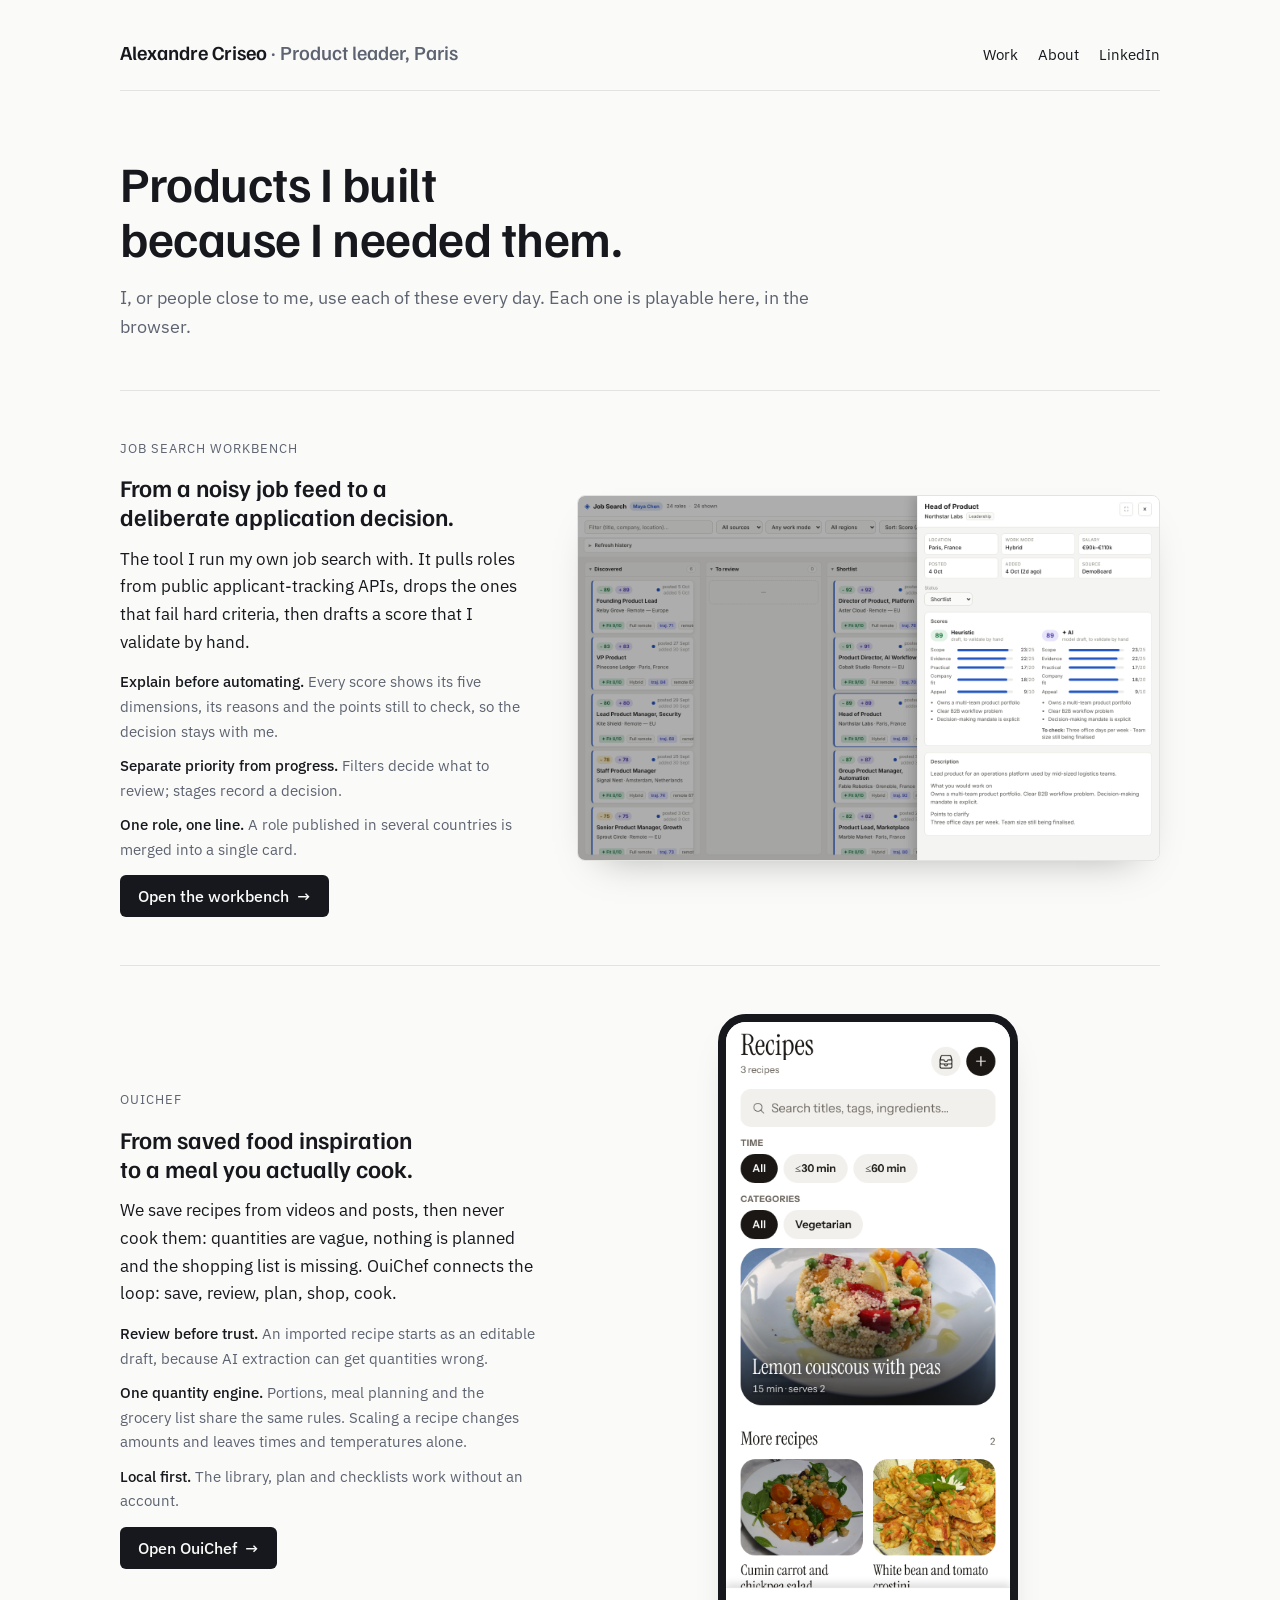
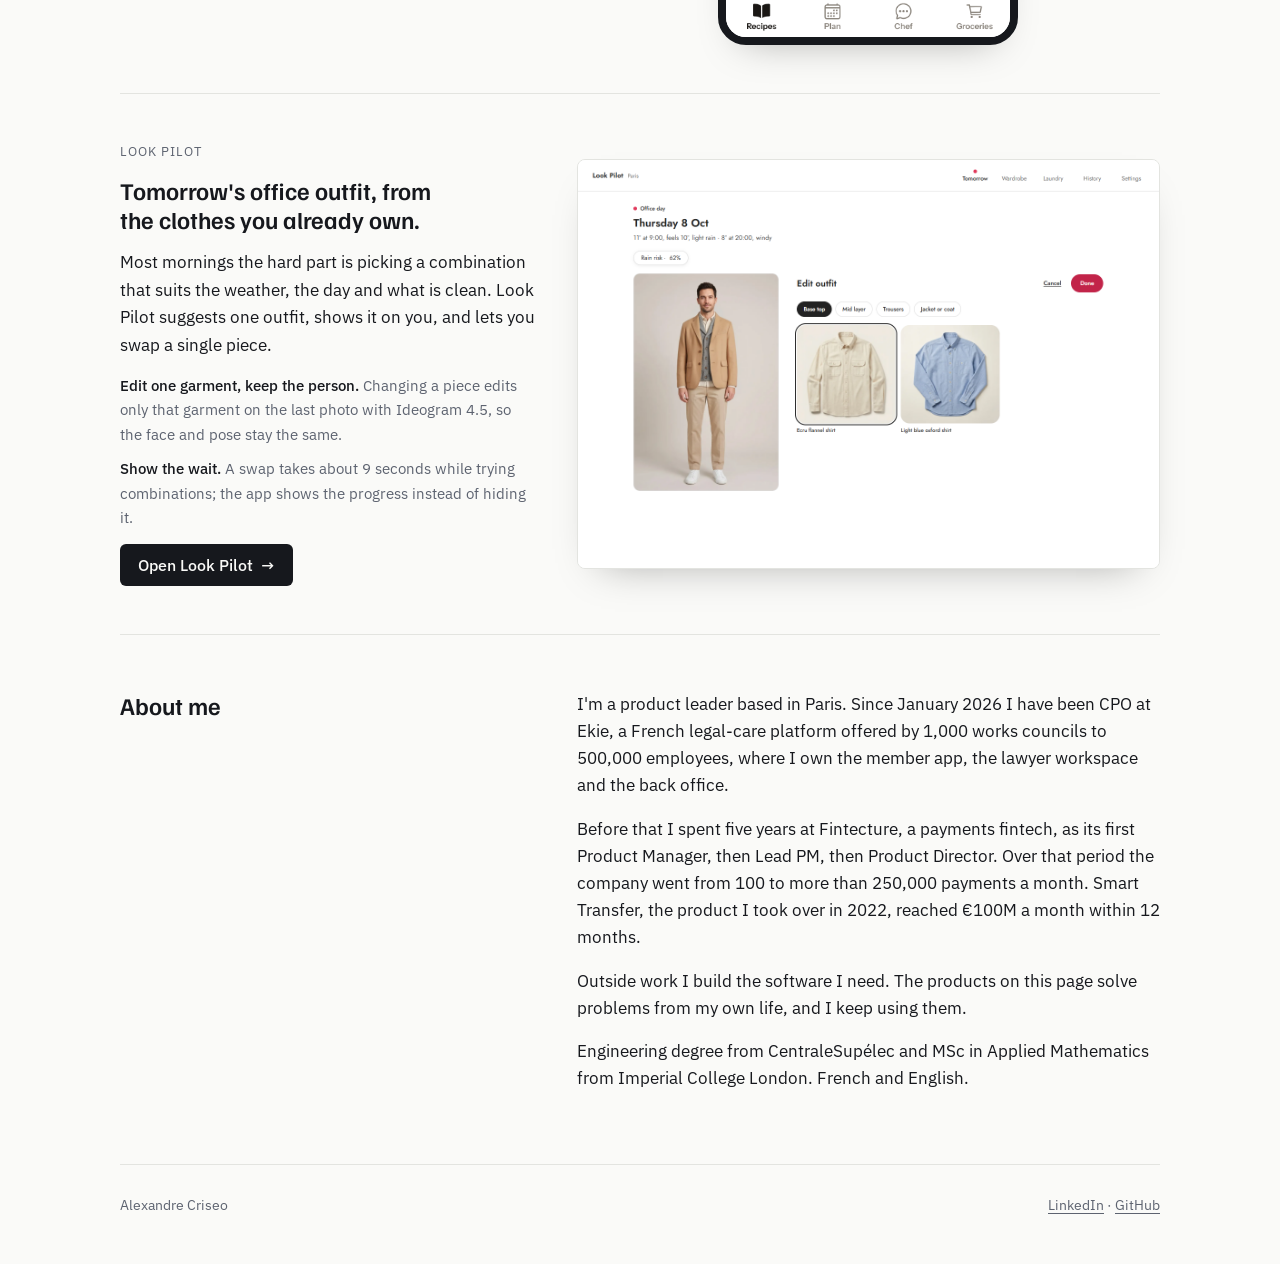
==== index.html @ 43dac935 "Open every link in a new tab and drop the unused try-on model" ====
<!doctype html>
<html lang="en">
<head>
<meta charset="utf-8">
<meta name="viewport" content="width=device-width, initial-scale=1">
<title>Alexandre Criseo</title>
<meta name="description" content="Alexandre Criseo, product leader in Paris. Products I built for my own daily use, each one playable in the browser.">
<link rel="preconnect" href="https://fonts.googleapis.com">
<link rel="preconnect" href="https://fonts.gstatic.com" crossorigin>
<link rel="stylesheet" href="https://fonts.googleapis.com/css2?family=Familjen+Grotesk:wght@500;600&family=IBM+Plex+Sans:wght@400;500&display=swap">
<style>
:root{
  --bg:#fafaf8; --surface:#ffffff; --fg:#16181d; --muted:#5d6370; --line:#e3e4e0; --accent:#0d6b55;
  --display:"Familjen Grotesk",ui-sans-serif,system-ui,sans-serif;
  --body:"IBM Plex Sans",ui-sans-serif,system-ui,sans-serif;
  color-scheme:light;
}
@media (prefers-color-scheme:dark){:root{
  --bg:#121417; --surface:#1a1d21; --fg:#e8e9ec; --muted:#9ba1ab; --line:#2a2e34; --accent:#5cc4a6; color-scheme:dark}}
*{box-sizing:border-box}
html{-webkit-text-size-adjust:100%}
body{margin:0;background:var(--bg);color:var(--fg);font:400 17px/1.6 var(--body);padding:0 20px}
.wrap{max-width:1040px;margin:0 auto}
a{color:var(--accent);text-underline-offset:3px}
a:focus-visible{outline:2px solid var(--accent);outline-offset:3px;border-radius:2px}
header{display:flex;flex-wrap:wrap;gap:12px 24px;align-items:baseline;justify-content:space-between;padding:40px 0 24px;border-bottom:1px solid var(--line)}
.name{font:600 1.25rem/1.2 var(--display);margin:0}
.name span{color:var(--muted);font-weight:500}
nav{display:flex;gap:20px;font-size:.95rem}
nav a{color:var(--fg);text-decoration:none}
nav a:hover{color:var(--accent)}
.intro{padding:64px 0 48px;max-width:720px}
h1{font:600 clamp(2rem,4.4vw,3.1rem)/1.1 var(--display);letter-spacing:-.01em;margin:0 0 20px;text-wrap:balance}
.intro p{color:var(--muted);font-size:1.12rem;margin:0}
h2{font:600 1.5rem/1.2 var(--display);margin:0;text-wrap:balance}
.project{display:grid;grid-template-columns:minmax(0,5fr) minmax(0,7fr);gap:40px;align-items:center;padding:48px 0;border-top:1px solid var(--line)}
.project-text{display:flex;flex-direction:column;gap:14px;min-width:0}
.kicker{font-size:.8rem;letter-spacing:.08em;text-transform:uppercase;color:var(--muted)}
.lead{font-size:1.08rem;margin:0}
.choices{margin:0;padding:0;list-style:none;display:flex;flex-direction:column;gap:10px;font-size:.96rem;color:var(--muted)}
.choices b{color:var(--fg);font-weight:500}
.cta{display:inline-flex;align-items:center;gap:8px;align-self:flex-start;background:var(--fg);color:var(--bg);text-decoration:none;font:500 1rem var(--body);padding:11px 18px;border-radius:6px}
.cta:hover{background:var(--accent)}
.shot{display:block;border:1px solid var(--line);border-radius:8px;overflow:hidden;background:var(--surface);box-shadow:0 18px 40px -24px rgba(0,0,0,.35)}
.shot img{display:block;width:100%;height:auto}
.shot-phone{max-width:300px;justify-self:center;border-radius:28px;border:8px solid var(--fg)}
.about{display:grid;grid-template-columns:minmax(0,5fr) minmax(0,7fr);gap:40px;padding:56px 0;border-top:1px solid var(--line)}
.about-text{max-width:640px}
.about-text p{margin:0 0 16px}
footer{display:flex;flex-wrap:wrap;gap:8px 24px;justify-content:space-between;padding:28px 0 48px;border-top:1px solid var(--line);color:var(--muted);font-size:.9rem}
footer a{color:var(--muted)}
@media (max-width:820px){
  .project,.about{grid-template-columns:1fr;gap:24px}
  .intro{padding:44px 0 32px}
}
</style>
</head>
<body>
<div class="wrap">
  <header>
    <p class="name">Alexandre Criseo <span>· Product leader, Paris</span></p>
    <nav aria-label="Main">
      <a href="#work">Work</a>
      <a href="#about">About</a>
      <a href="https://www.linkedin.com/in/alexandre-criseo/" target="_blank" rel="noopener">LinkedIn</a>
    </nav>
  </header>

  <section class="intro">
    <h1>Products I built because I needed them.</h1>
    <p>I, or people close to me, use each of these every day. Each one is playable here, in the browser.</p>
  </section>

  <main id="work">
    <article class="project" id="workbench">
      <div class="project-text">
        <span class="kicker">Job Search Workbench</span>
        <h2>From a noisy job feed to a deliberate application decision.</h2>
        <p class="lead">The tool I run my own job search with. It pulls roles from public applicant-tracking APIs, drops the ones that fail hard criteria, then drafts a score that I validate by hand.</p>
        <ul class="choices">
          <li><b>Explain before automating.</b> Every score shows its five dimensions, its reasons and the points still to check, so the decision stays with me.</li>
          <li><b>Separate priority from progress.</b> Filters decide what to review; stages record a decision.</li>
          <li><b>One role, one line.</b> A role published in several countries is merged into a single card.</li>
        </ul>
        <a class="cta" href="workbench/" target="_blank" rel="noopener">Open the workbench <span aria-hidden="true">→</span></a>
      </div>
      <a class="shot" href="workbench/" aria-label="Open the workbench" target="_blank" rel="noopener">
        <img src="assets/workbench-drawer.png" width="1440" height="900" alt="Kanban board of product roles with a side panel showing a role's score across five dimensions">
      </a>
    </article>
    <article class="project" id="ouichef">
      <div class="project-text">
        <span class="kicker">OuiChef</span>
        <h2>From saved food inspiration to a meal you actually cook.</h2>
        <p class="lead">We save recipes from videos and posts, then never cook them: quantities are vague, nothing is planned and the shopping list is missing. OuiChef connects the loop: save, review, plan, shop, cook.</p>
        <ul class="choices">
          <li><b>Review before trust.</b> An imported recipe starts as an editable draft, because AI extraction can get quantities wrong.</li>
          <li><b>One quantity engine.</b> Portions, meal planning and the grocery list share the same rules. Scaling a recipe changes amounts and leaves times and temperatures alone.</li>
          <li><b>Local first.</b> The library, plan and checklists work without an account.</li>
        </ul>
        <a class="cta" href="ouichef/" target="_blank" rel="noopener">Open OuiChef <span aria-hidden="true">→</span></a>
      </div>
      <a class="shot shot-phone" href="ouichef/" aria-label="Open OuiChef" target="_blank" rel="noopener">
        <img src="assets/ouichef-library.png" width="780" height="1688" alt="OuiChef recipe library on a phone, with a lemon couscous featured and two more recipes below">
      </a>
    </article>
    <article class="project" id="lookpilot">
      <div class="project-text">
        <span class="kicker">Look Pilot</span>
        <h2>Tomorrow's office outfit, from the clothes you already own.</h2>
        <p class="lead">Most mornings the hard part is picking a combination that suits the weather, the day and what is clean. Look Pilot suggests one outfit, shows it on you, and lets you swap a single piece.</p>
        <ul class="choices">
          <li><b>Edit one garment, keep the person.</b> Changing a piece edits only that garment on the last photo with Ideogram 4.5, so the face and pose stay the same.</li>
            <li><b>Show the wait.</b> A swap takes about 9 seconds while trying combinations; the app shows the progress instead of hiding it.</li>
        </ul>
        <a class="cta" href="lookpilot/" target="_blank" rel="noopener">Open Look Pilot <span aria-hidden="true">→</span></a>
      </div>
      <a class="shot" href="lookpilot/" aria-label="Open Look Pilot" target="_blank" rel="noopener">
        <img src="assets/lookpilot-edit.png" width="1280" height="900" alt="Look Pilot showing a man in a camel jacket, grey cardigan and beige trousers, next to a choice of shirts to swap">
      </a>
    </article>
  </main>

  <section class="about" id="about">
    <h2>About me</h2>
    <div class="about-text">
      <p>I'm a product leader based in Paris. Since January 2026 I have been CPO at Ekie, a French legal-care platform offered by 1,000 works councils to 500,000 employees, where I own the member app, the lawyer workspace and the back office.</p>
      <p>Before that I spent five years at Fintecture, a payments fintech, as its first Product Manager, then Lead PM, then Product Director. Over that period the company went from 100 to more than 250,000 payments a month. Smart Transfer, the product I took over in 2022, reached €100M a month within 12 months.</p>
      <p>Outside work I build the software I need. The products on this page solve problems from my own life, and I keep using them.</p>
      <p>Engineering degree from CentraleSupélec and MSc in Applied Mathematics from Imperial College London. French and English.</p>
    </div>
  </section>

  <footer>
    <span>Alexandre Criseo</span>
    <span><a href="https://www.linkedin.com/in/alexandre-criseo/" target="_blank" rel="noopener">LinkedIn</a> · <a href="https://github.com/alexandrecriseo" target="_blank" rel="noopener">GitHub</a></span>
  </footer>
</div>
</body>
</html>
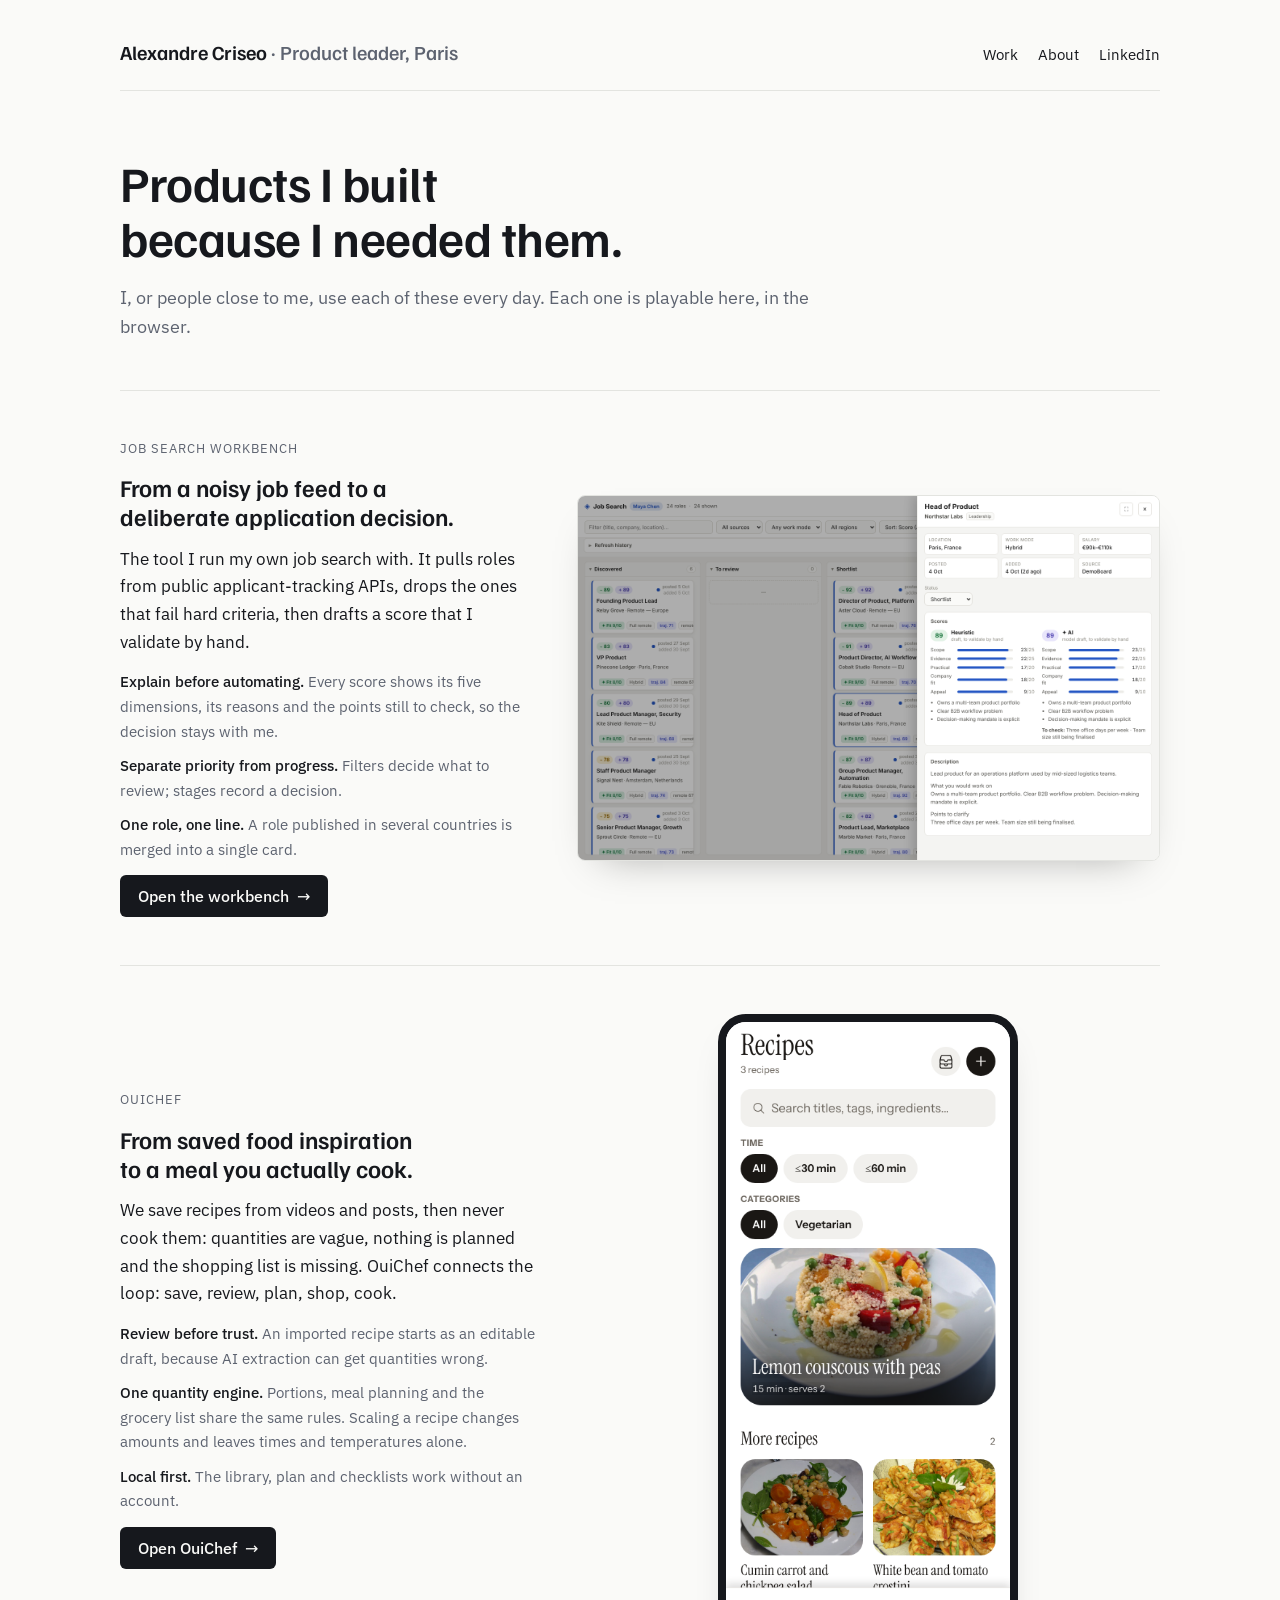
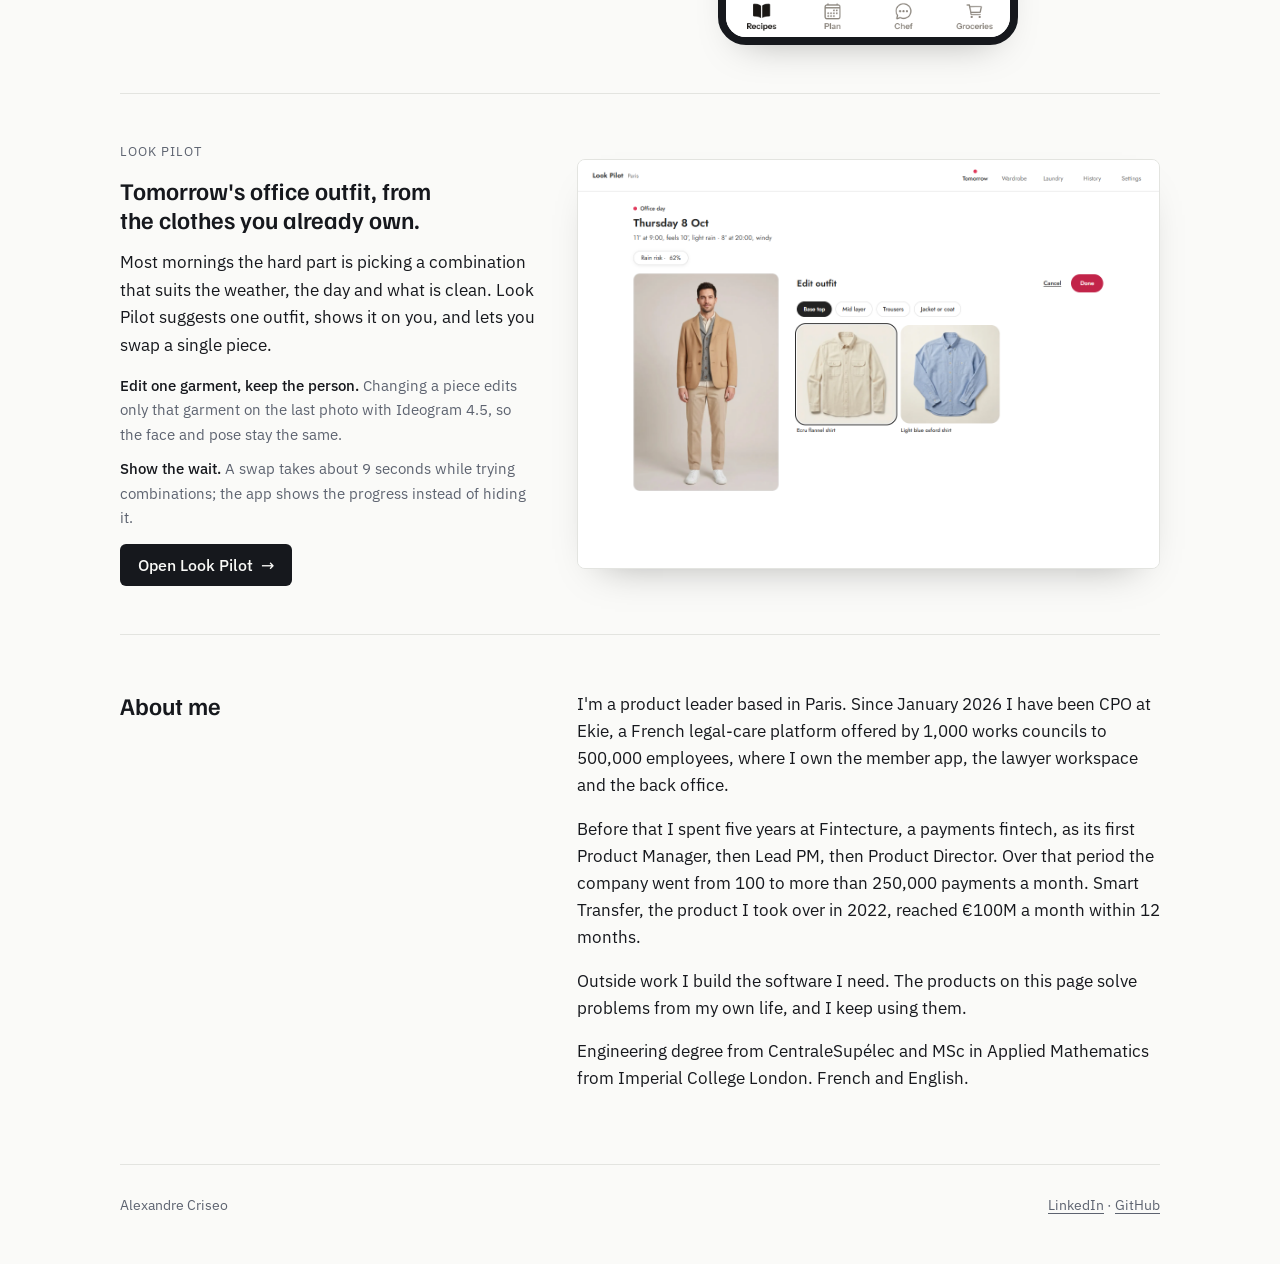
==== commit 83502b4b: "Serve fonts from the site and preload them" ====
--- a/index.html
+++ b/index.html
@@ -5,10 +5,15 @@
 <meta name="viewport" content="width=device-width, initial-scale=1">
 <title>Alexandre Criseo</title>
 <meta name="description" content="Alexandre Criseo, product leader in Paris. Products I built for my own daily use, each one playable in the browser.">
-<link rel="preconnect" href="https://fonts.googleapis.com">
-<link rel="preconnect" href="https://fonts.gstatic.com" crossorigin>
-<link rel="stylesheet" href="https://fonts.googleapis.com/css2?family=Familjen+Grotesk:wght@500;600&family=IBM+Plex+Sans:wght@400;500&display=swap">
+<link rel="preload" href="assets/fonts/familjen-grotesk-latin-500.woff2" as="font" type="font/woff2" crossorigin>
+<link rel="preload" href="assets/fonts/familjen-grotesk-latin-600.woff2" as="font" type="font/woff2" crossorigin>
+<link rel="preload" href="assets/fonts/ibm-plex-sans-latin-400.woff2" as="font" type="font/woff2" crossorigin>
+<link rel="preload" href="assets/fonts/ibm-plex-sans-latin-500.woff2" as="font" type="font/woff2" crossorigin>
 <style>
+@font-face{font-family:"Familjen Grotesk";font-weight:500;font-style:normal;font-display:optional;src:url(assets/fonts/familjen-grotesk-latin-500.woff2) format("woff2")}
+@font-face{font-family:"Familjen Grotesk";font-weight:600;font-style:normal;font-display:optional;src:url(assets/fonts/familjen-grotesk-latin-600.woff2) format("woff2")}
+@font-face{font-family:"IBM Plex Sans";font-weight:400;font-style:normal;font-display:optional;src:url(assets/fonts/ibm-plex-sans-latin-400.woff2) format("woff2")}
+@font-face{font-family:"IBM Plex Sans";font-weight:500;font-style:normal;font-display:optional;src:url(assets/fonts/ibm-plex-sans-latin-500.woff2) format("woff2")}
 :root{
   --bg:#fafaf8; --surface:#ffffff; --fg:#16181d; --muted:#5d6370; --line:#e3e4e0; --accent:#0d6b55;
   --display:"Familjen Grotesk",ui-sans-serif,system-ui,sans-serif;
@@ -82,9 +87,9 @@
           <li><b>Separate priority from progress.</b> Filters decide what to review; stages record a decision.</li>
           <li><b>One role, one line.</b> A role published in several countries is merged into a single card.</li>
         </ul>
-        <a class="cta" href="workbench/" target="_blank" rel="noopener">Open the workbench <span aria-hidden="true">→</span></a>
+        <a class="cta" href="workbench/">Open the workbench <span aria-hidden="true">→</span></a>
       </div>
-      <a class="shot" href="workbench/" aria-label="Open the workbench" target="_blank" rel="noopener">
+      <a class="shot" href="workbench/" aria-label="Open the workbench">
         <img src="assets/workbench-drawer.png" width="1440" height="900" alt="Kanban board of product roles with a side panel showing a role's score across five dimensions">
       </a>
     </article>
@@ -98,9 +103,9 @@
           <li><b>One quantity engine.</b> Portions, meal planning and the grocery list share the same rules. Scaling a recipe changes amounts and leaves times and temperatures alone.</li>
           <li><b>Local first.</b> The library, plan and checklists work without an account.</li>
         </ul>
-        <a class="cta" href="ouichef/" target="_blank" rel="noopener">Open OuiChef <span aria-hidden="true">→</span></a>
+        <a class="cta" href="ouichef/">Open OuiChef <span aria-hidden="true">→</span></a>
       </div>
-      <a class="shot shot-phone" href="ouichef/" aria-label="Open OuiChef" target="_blank" rel="noopener">
+      <a class="shot shot-phone" href="ouichef/" aria-label="Open OuiChef">
         <img src="assets/ouichef-library.png" width="780" height="1688" alt="OuiChef recipe library on a phone, with a lemon couscous featured and two more recipes below">
       </a>
     </article>
@@ -113,9 +118,9 @@
           <li><b>Edit one garment, keep the person.</b> Changing a piece edits only that garment on the last photo with Ideogram 4.5, so the face and pose stay the same.</li>
             <li><b>Show the wait.</b> A swap takes about 9 seconds while trying combinations; the app shows the progress instead of hiding it.</li>
         </ul>
-        <a class="cta" href="lookpilot/" target="_blank" rel="noopener">Open Look Pilot <span aria-hidden="true">→</span></a>
+        <a class="cta" href="lookpilot/">Open Look Pilot <span aria-hidden="true">→</span></a>
       </div>
-      <a class="shot" href="lookpilot/" aria-label="Open Look Pilot" target="_blank" rel="noopener">
+      <a class="shot" href="lookpilot/" aria-label="Open Look Pilot">
         <img src="assets/lookpilot-edit.png" width="1280" height="900" alt="Look Pilot showing a man in a camel jacket, grey cardigan and beige trousers, next to a choice of shirts to swap">
       </a>
     </article>
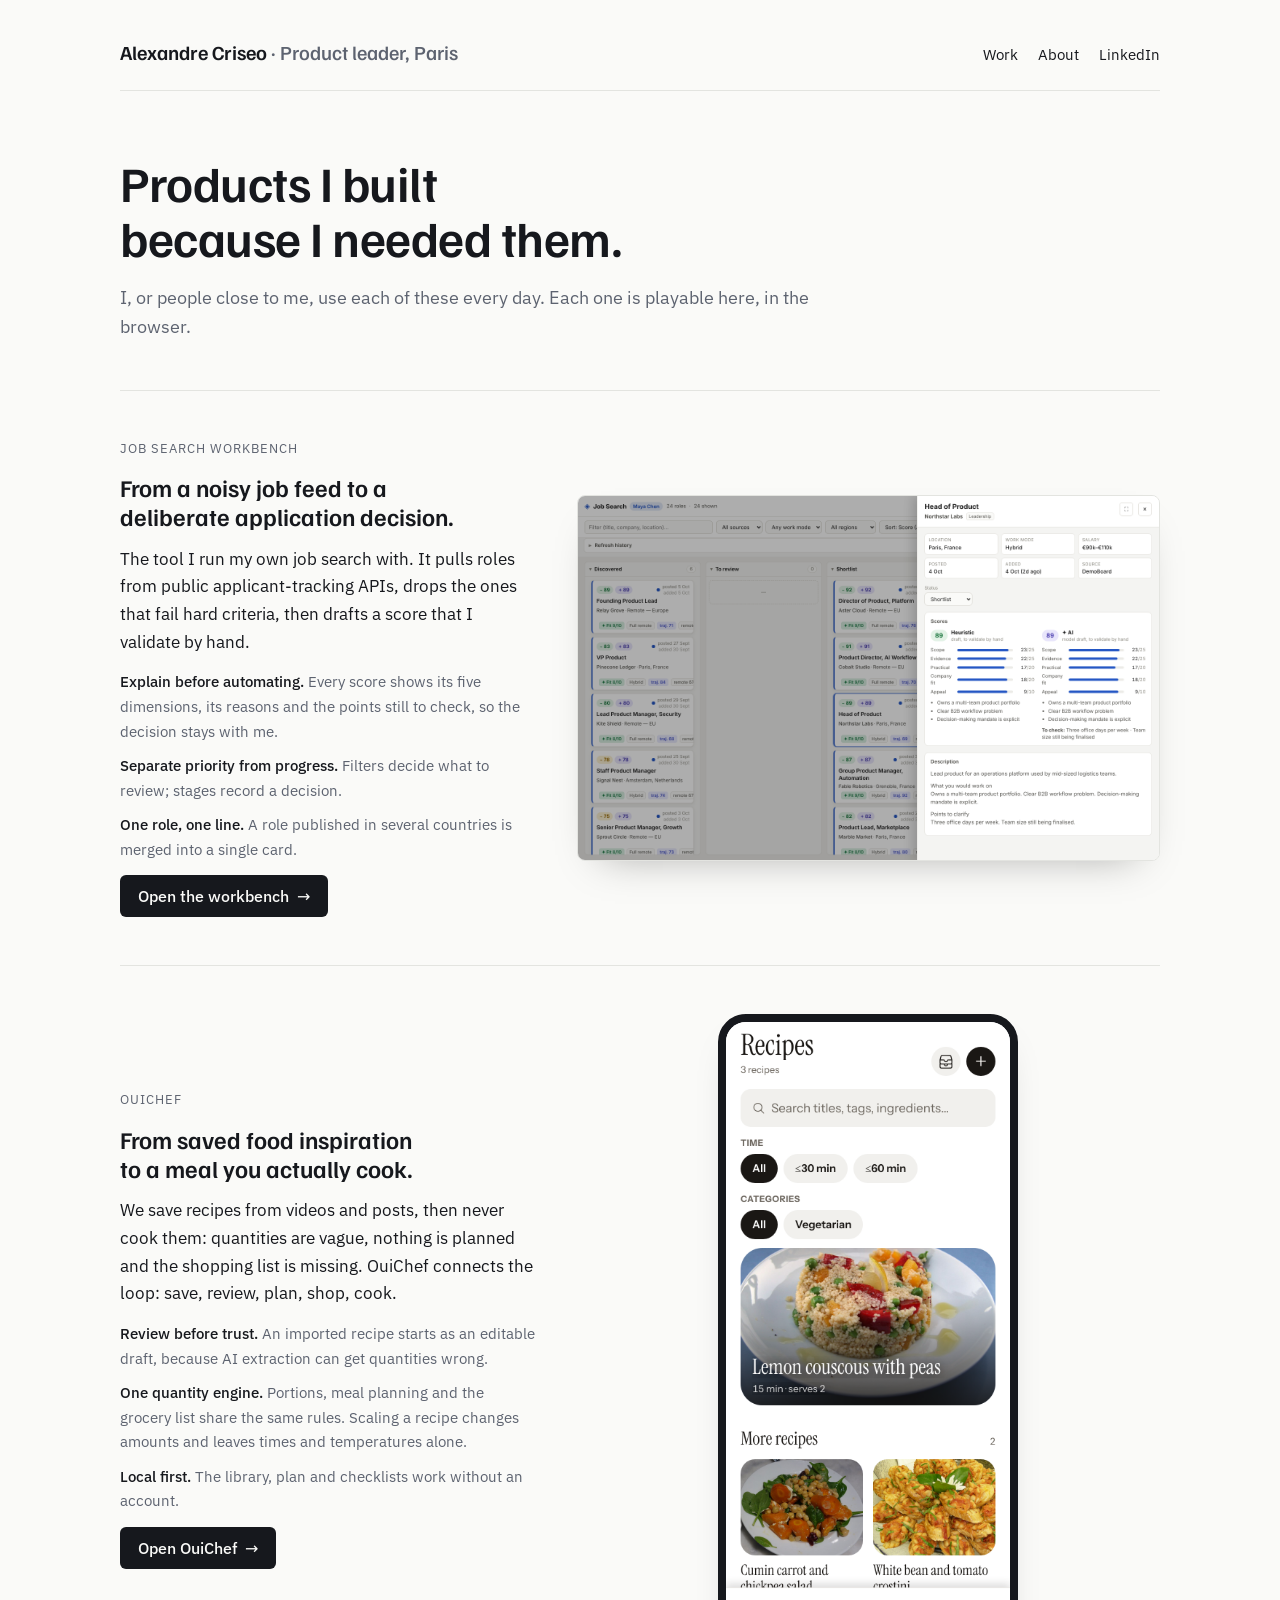
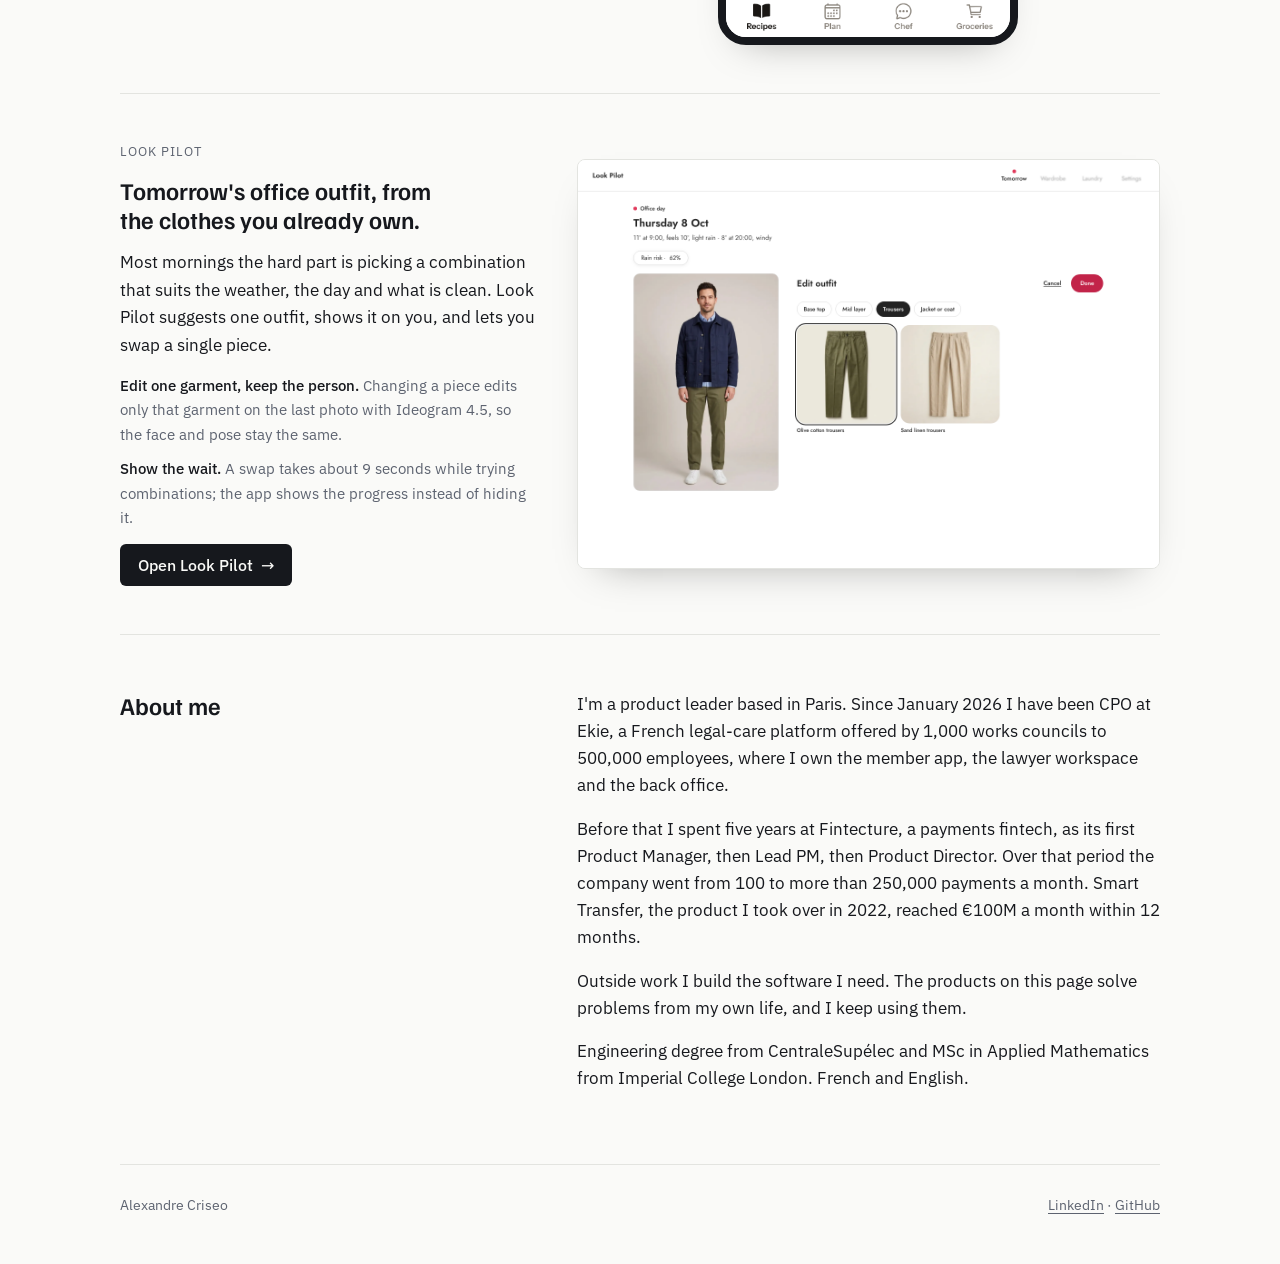
==== commit a6642e3b: "Update Look Pilot to the Tomorrow-only demo" ====
--- a/index.html
+++ b/index.html
@@ -121,7 +121,7 @@
         <a class="cta" href="lookpilot/">Open Look Pilot <span aria-hidden="true">→</span></a>
       </div>
       <a class="shot" href="lookpilot/" aria-label="Open Look Pilot">
-        <img src="assets/lookpilot-edit.png" width="1280" height="900" alt="Look Pilot showing a man in a camel jacket, grey cardigan and beige trousers, next to a choice of shirts to swap">
+        <img src="assets/lookpilot-edit.png" width="1280" height="900" alt="Look Pilot editing tomorrow's outfit: a man in a navy jacket and olive trousers, next to a choice of trousers to swap">
       </a>
     </article>
   </main>
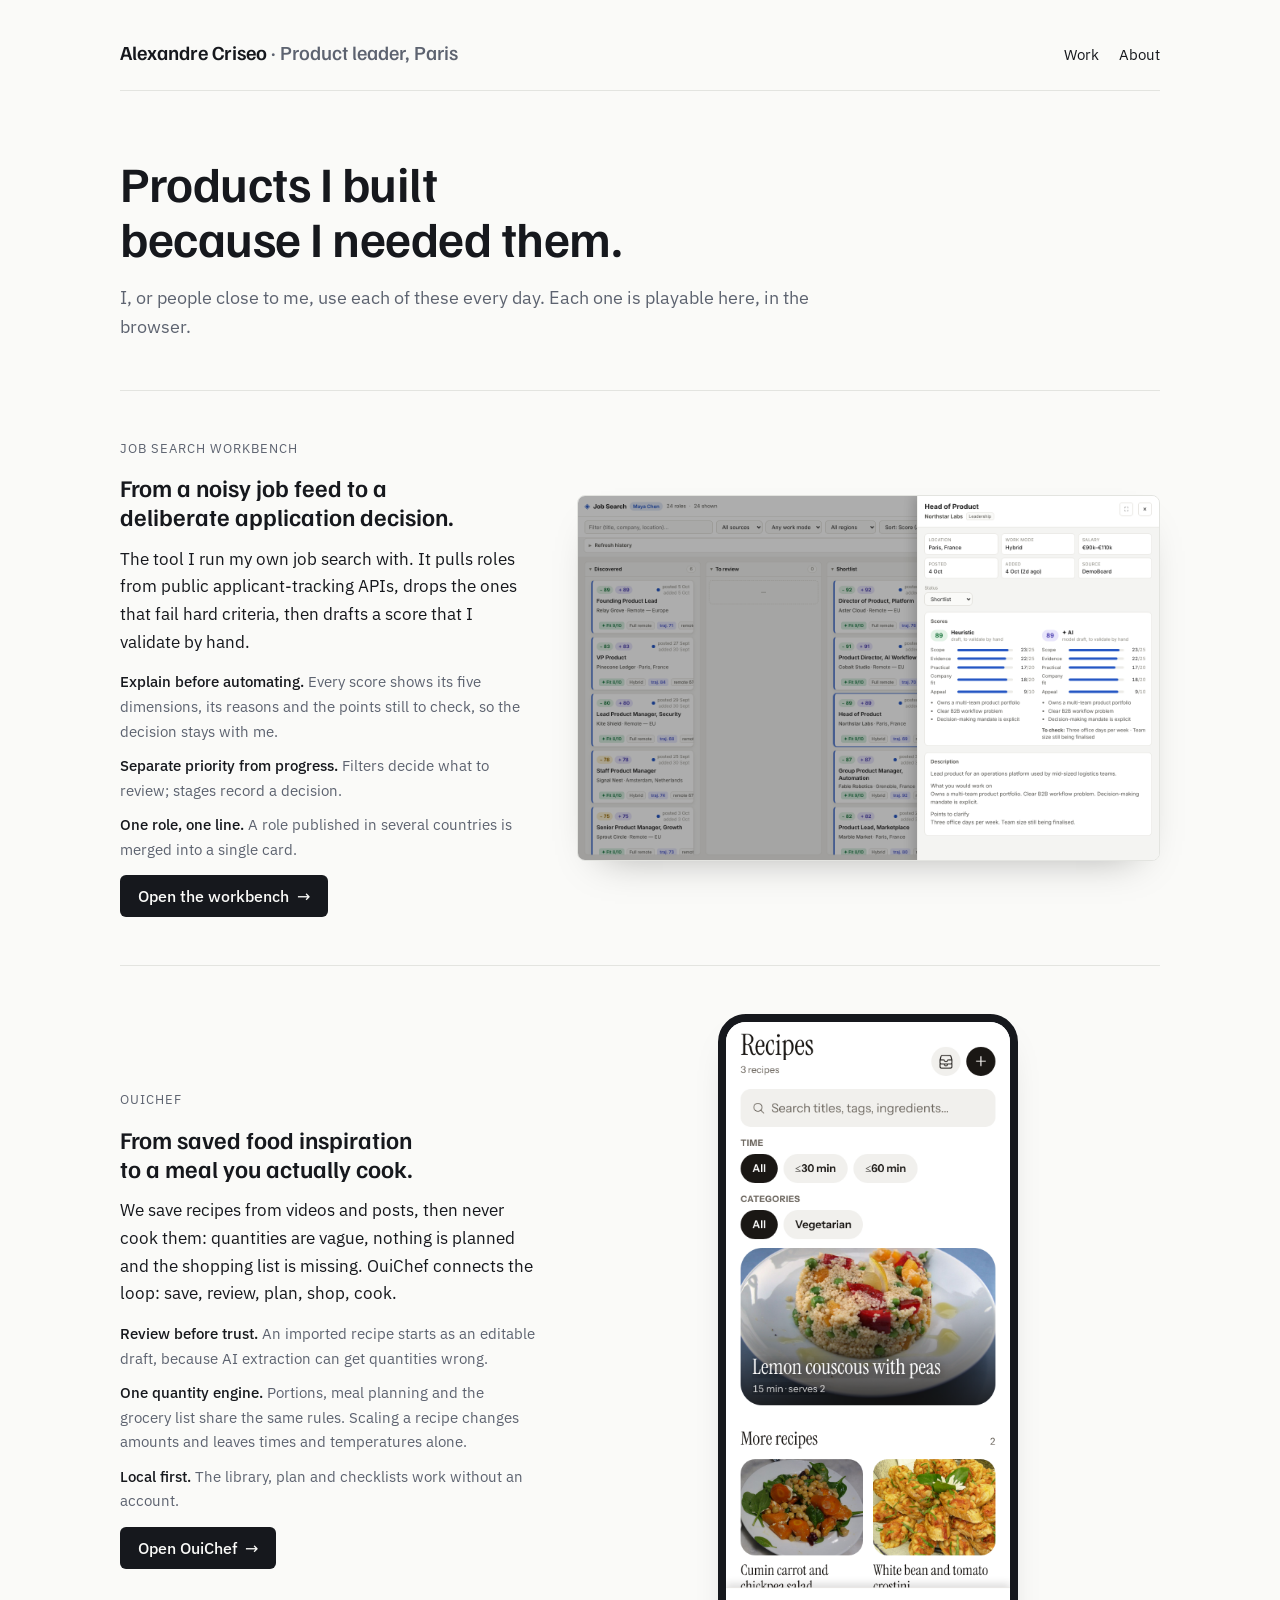
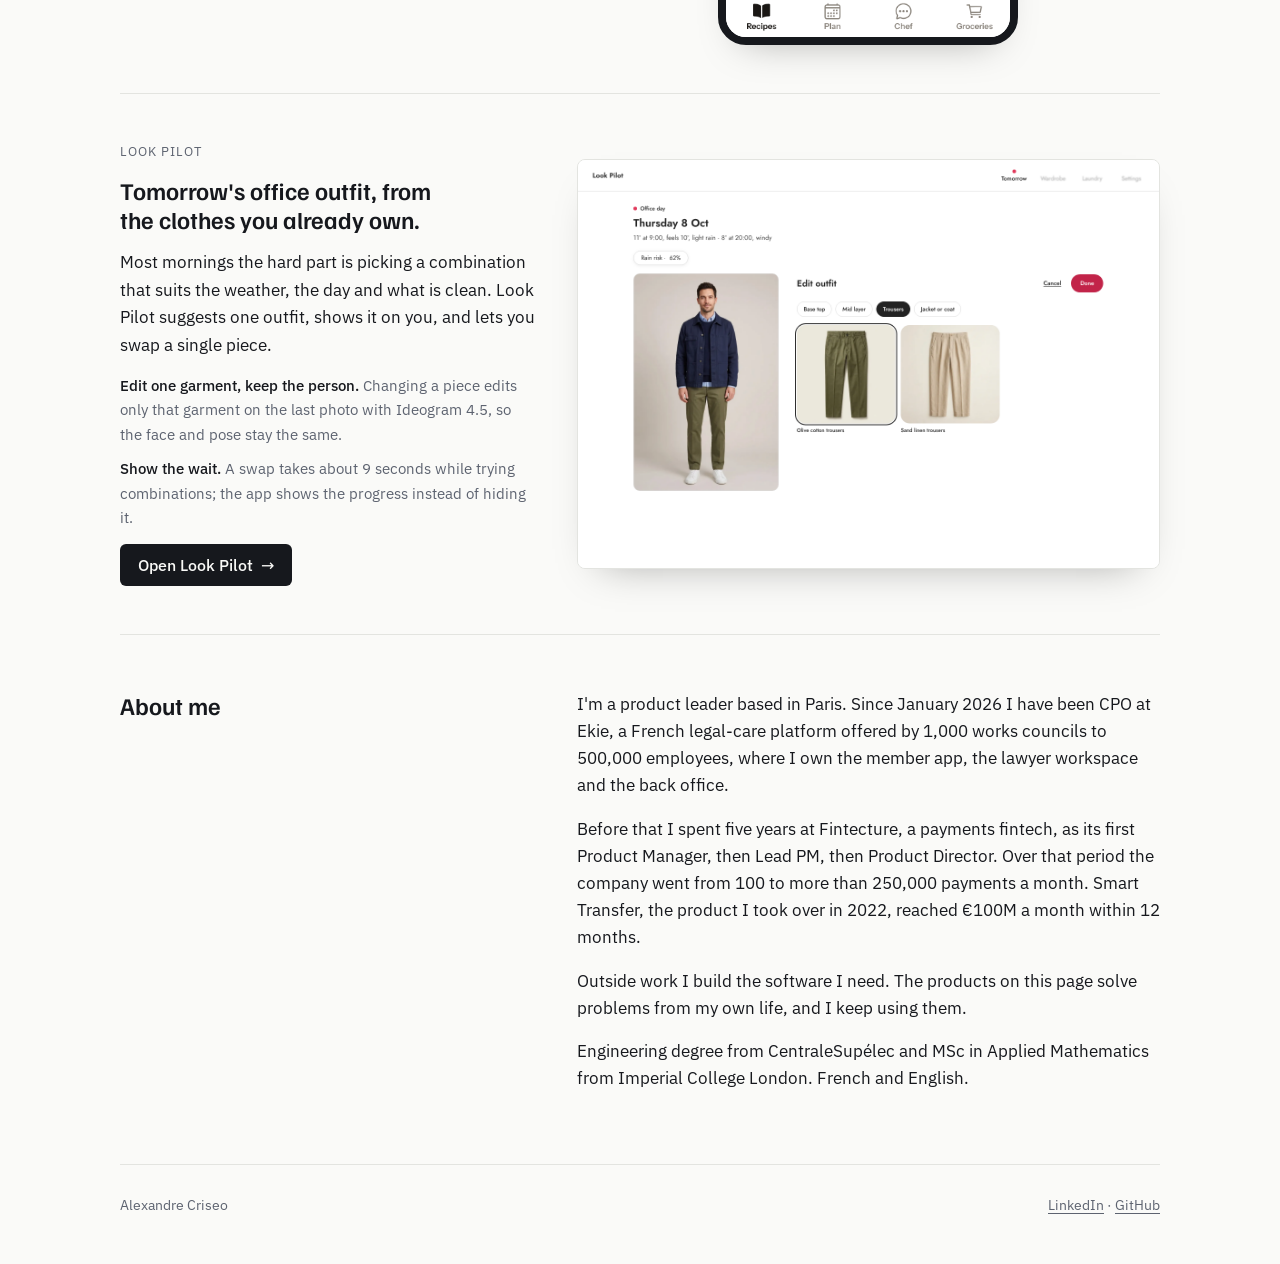
==== commit eb814934: "Show the workbench in a window and simplify links" ====
--- a/index.html
+++ b/index.html
@@ -67,7 +67,6 @@
     <nav aria-label="Main">
       <a href="#work">Work</a>
       <a href="#about">About</a>
-      <a href="https://www.linkedin.com/in/alexandre-criseo/" target="_blank" rel="noopener">LinkedIn</a>
     </nav>
   </header>
 
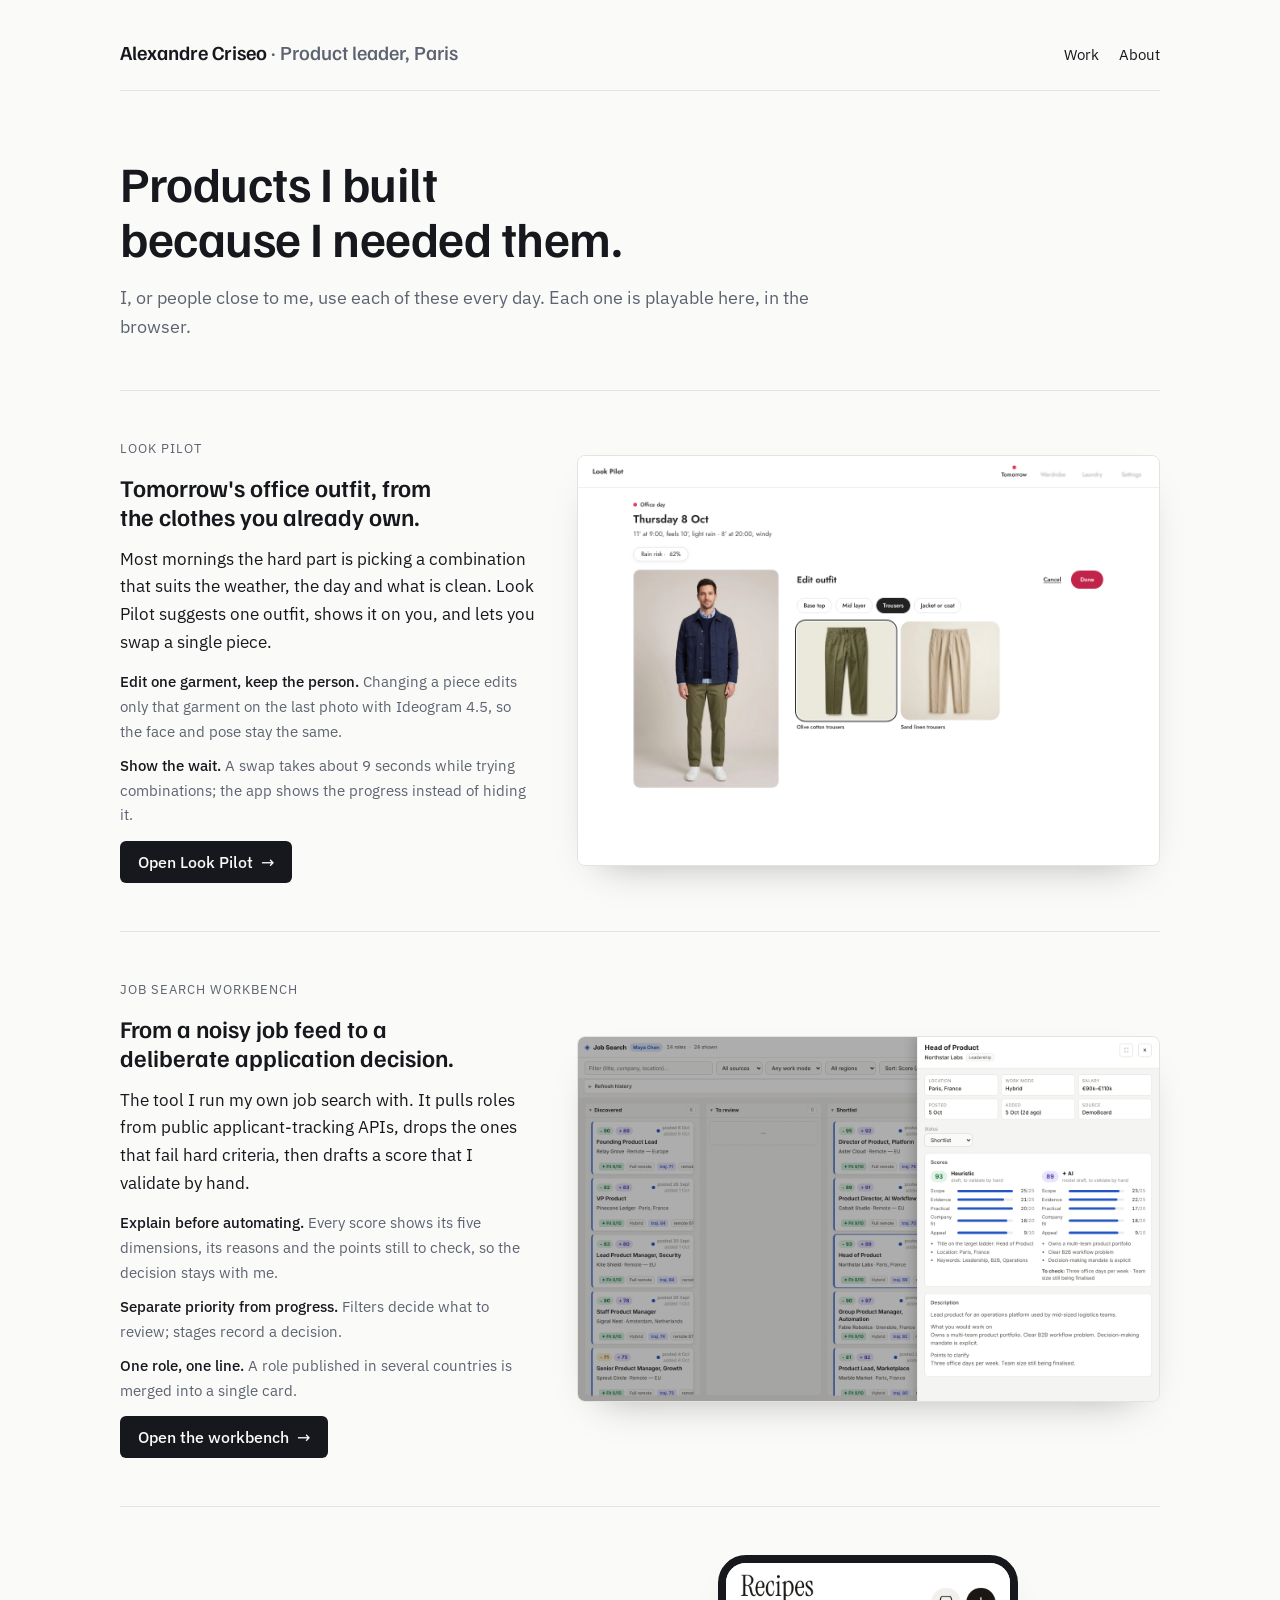
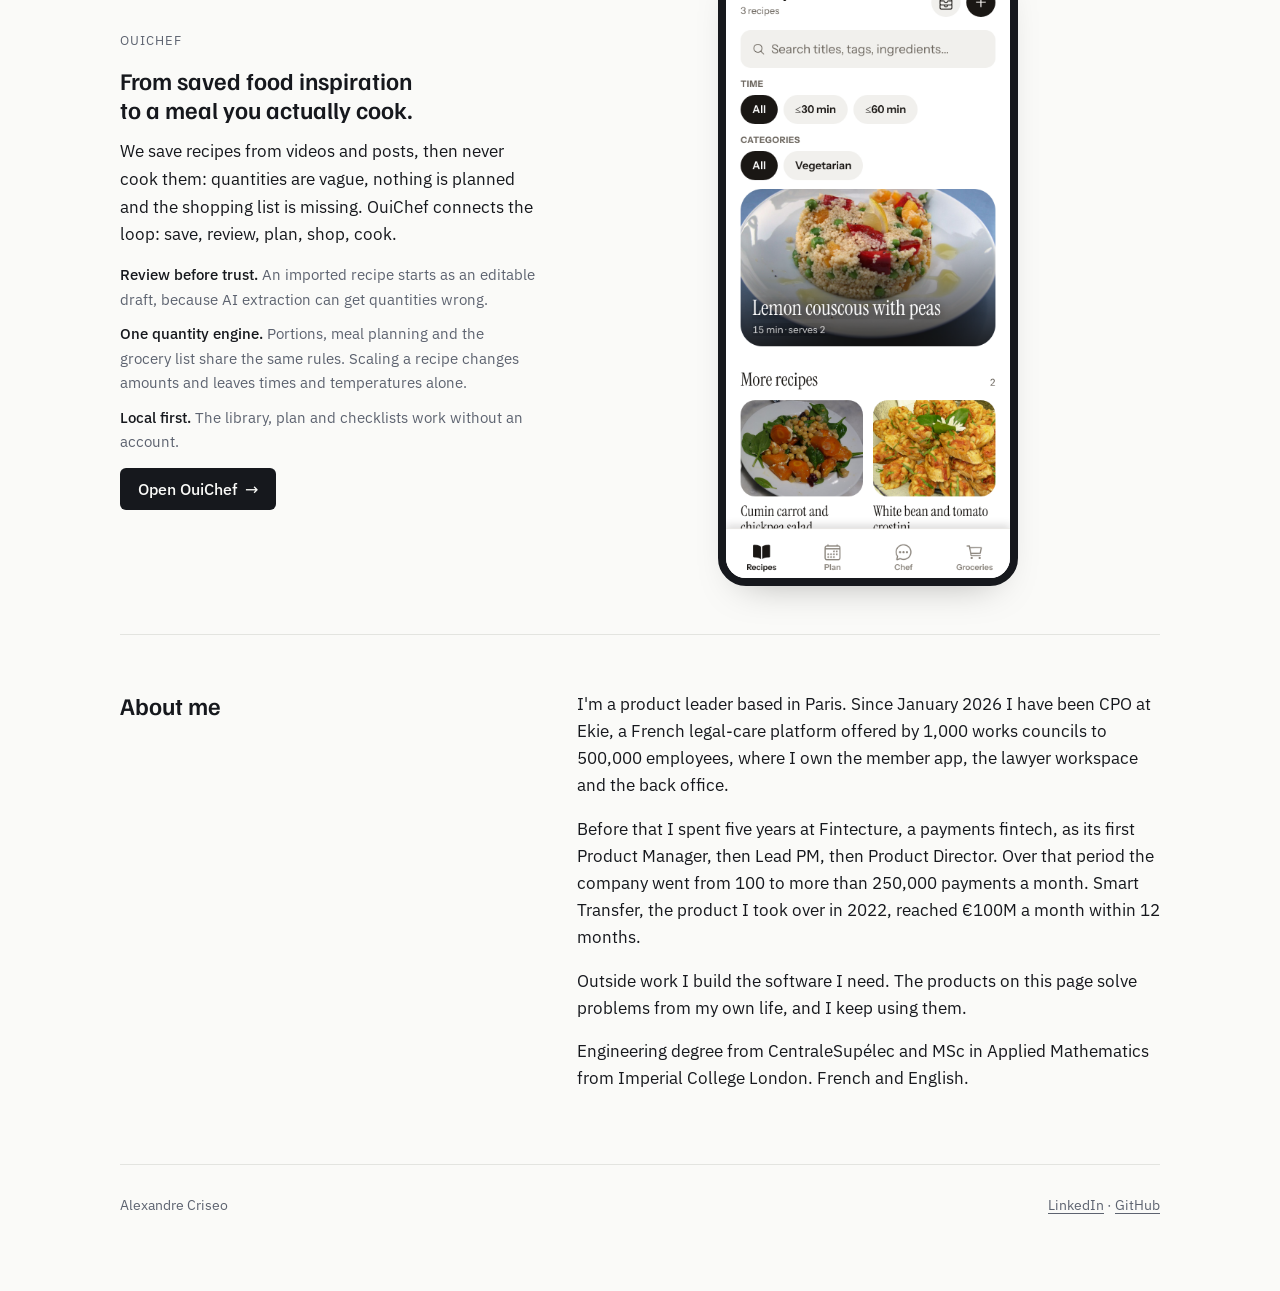
==== commit b3724556: "Lead with Look Pilot, explain the two workbench scores, add loaders" ====
--- a/index.html
+++ b/index.html
@@ -76,6 +76,21 @@
   </section>
 
   <main id="work">
+    <article class="project" id="lookpilot">
+      <div class="project-text">
+        <span class="kicker">Look Pilot</span>
+        <h2>Tomorrow's office outfit, from the clothes you already own.</h2>
+        <p class="lead">Most mornings the hard part is picking a combination that suits the weather, the day and what is clean. Look Pilot suggests one outfit, shows it on you, and lets you swap a single piece.</p>
+        <ul class="choices">
+          <li><b>Edit one garment, keep the person.</b> Changing a piece edits only that garment on the last photo with Ideogram 4.5, so the face and pose stay the same.</li>
+            <li><b>Show the wait.</b> A swap takes about 9 seconds while trying combinations; the app shows the progress instead of hiding it.</li>
+        </ul>
+        <a class="cta" href="lookpilot/">Open Look Pilot <span aria-hidden="true">→</span></a>
+      </div>
+      <a class="shot" href="lookpilot/" aria-label="Open Look Pilot">
+        <img src="assets/lookpilot-edit.png" width="1280" height="900" alt="Look Pilot editing tomorrow's outfit: a man in a navy jacket and olive trousers, next to a choice of trousers to swap">
+      </a>
+    </article>
     <article class="project" id="workbench">
       <div class="project-text">
         <span class="kicker">Job Search Workbench</span>
@@ -108,21 +123,6 @@
         <img src="assets/ouichef-library.png" width="780" height="1688" alt="OuiChef recipe library on a phone, with a lemon couscous featured and two more recipes below">
       </a>
     </article>
-    <article class="project" id="lookpilot">
-      <div class="project-text">
-        <span class="kicker">Look Pilot</span>
-        <h2>Tomorrow's office outfit, from the clothes you already own.</h2>
-        <p class="lead">Most mornings the hard part is picking a combination that suits the weather, the day and what is clean. Look Pilot suggests one outfit, shows it on you, and lets you swap a single piece.</p>
-        <ul class="choices">
-          <li><b>Edit one garment, keep the person.</b> Changing a piece edits only that garment on the last photo with Ideogram 4.5, so the face and pose stay the same.</li>
-            <li><b>Show the wait.</b> A swap takes about 9 seconds while trying combinations; the app shows the progress instead of hiding it.</li>
-        </ul>
-        <a class="cta" href="lookpilot/">Open Look Pilot <span aria-hidden="true">→</span></a>
-      </div>
-      <a class="shot" href="lookpilot/" aria-label="Open Look Pilot">
-        <img src="assets/lookpilot-edit.png" width="1280" height="900" alt="Look Pilot editing tomorrow's outfit: a man in a navy jacket and olive trousers, next to a choice of trousers to swap">
-      </a>
-    </article>
   </main>
 
   <section class="about" id="about">
@@ -137,8 +137,11 @@
 
   <footer>
     <span>Alexandre Criseo</span>
-    <span><a href="https://www.linkedin.com/in/alexandre-criseo/" target="_blank" rel="noopener">LinkedIn</a> · <a href="https://github.com/alexandrecriseo" target="_blank" rel="noopener">GitHub</a></span>
+    <span><a href="https://www.linkedin.com/in/alexandre-criseo/" target="_blank" rel="noopener">LinkedIn</a> · <a href="https://github.com/alexandrecriseo/alexandrecriseo.github.io" target="_blank" rel="noopener">GitHub</a></span>
   </footer>
 </div>
+<script>
+addEventListener("load",function(){setTimeout(function(){["lookpilot/app/","workbench/app/","ouichef/app/"].forEach(function(base){fetch(base).then(function(r){return r.text()}).then(function(html){var d=new DOMParser().parseFromString(html,"text/html");d.querySelectorAll("script[src],link[rel=stylesheet][href]").forEach(function(el){var l=document.createElement("link");l.rel="prefetch";l.href=new URL(el.getAttribute("src")||el.getAttribute("href"),new URL(base,location.href)).href;document.head.appendChild(l)})}).catch(function(){})})},800)});
+</script>
 </body>
 </html>
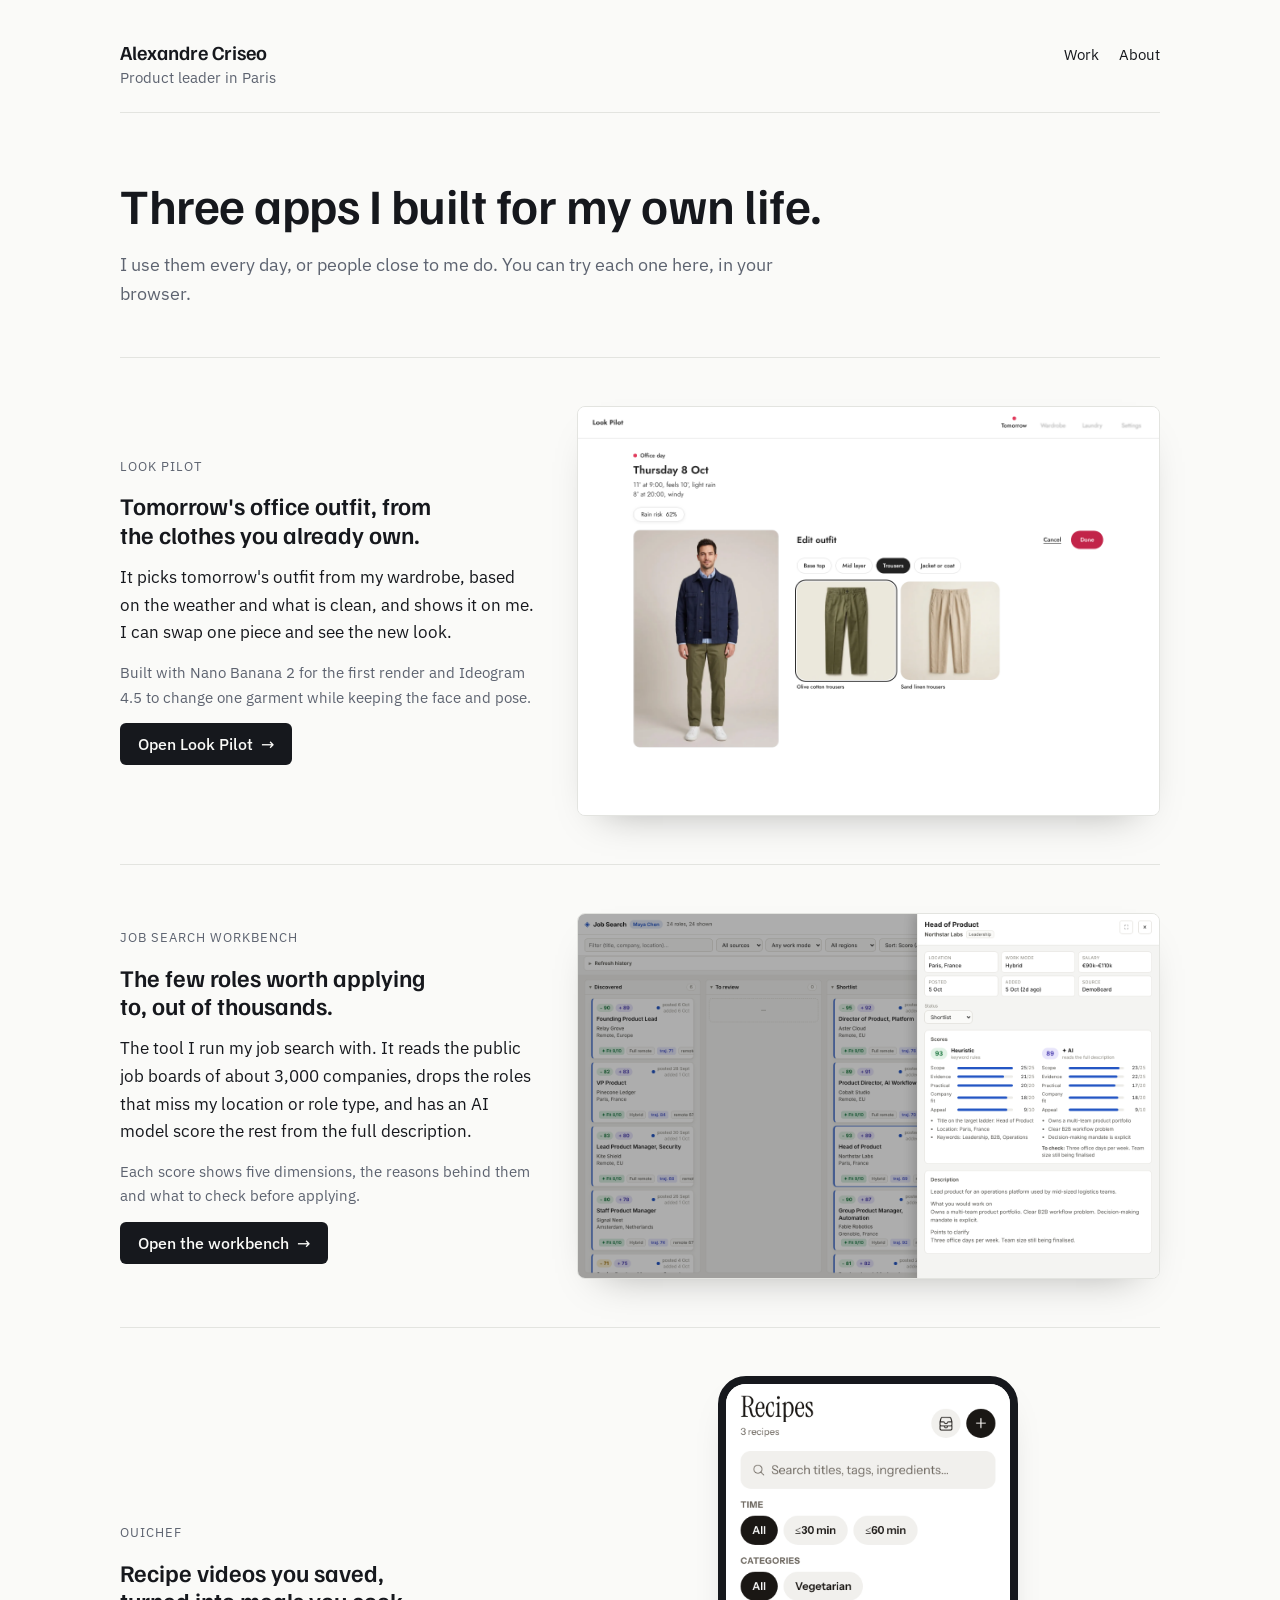
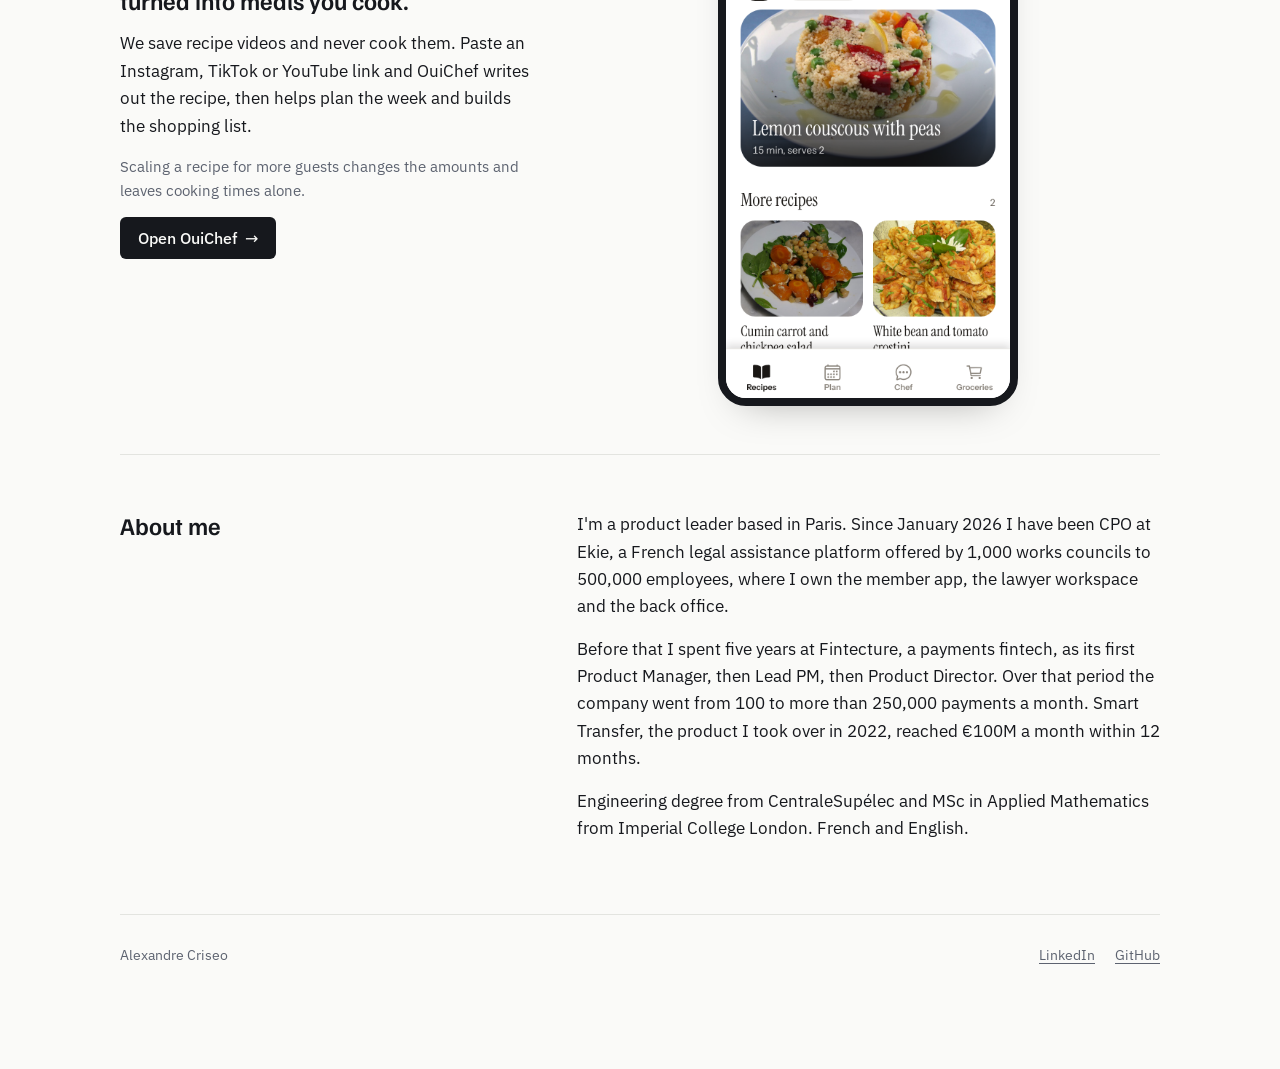
==== commit 6cbf062f: "Rewrite the site copy and drop dot separators" ====
--- a/index.html
+++ b/index.html
@@ -30,7 +30,7 @@
 a:focus-visible{outline:2px solid var(--accent);outline-offset:3px;border-radius:2px}
 header{display:flex;flex-wrap:wrap;gap:12px 24px;align-items:baseline;justify-content:space-between;padding:40px 0 24px;border-bottom:1px solid var(--line)}
 .name{font:600 1.25rem/1.2 var(--display);margin:0}
-.name span{color:var(--muted);font-weight:500}
+.name span{display:block;margin-top:4px;color:var(--muted);font:400 .95rem/1.3 var(--body)}
 nav{display:flex;gap:20px;font-size:.95rem}
 nav a{color:var(--fg);text-decoration:none}
 nav a:hover{color:var(--accent)}
@@ -42,8 +42,7 @@
 .project-text{display:flex;flex-direction:column;gap:14px;min-width:0}
 .kicker{font-size:.8rem;letter-spacing:.08em;text-transform:uppercase;color:var(--muted)}
 .lead{font-size:1.08rem;margin:0}
-.choices{margin:0;padding:0;list-style:none;display:flex;flex-direction:column;gap:10px;font-size:.96rem;color:var(--muted)}
-.choices b{color:var(--fg);font-weight:500}
+.note{margin:0;font-size:.96rem;color:var(--muted)}
 .cta{display:inline-flex;align-items:center;gap:8px;align-self:flex-start;background:var(--fg);color:var(--bg);text-decoration:none;font:500 1rem var(--body);padding:11px 18px;border-radius:6px}
 .cta:hover{background:var(--accent)}
 .shot{display:block;border:1px solid var(--line);border-radius:8px;overflow:hidden;background:var(--surface);box-shadow:0 18px 40px -24px rgba(0,0,0,.35)}
@@ -54,6 +53,7 @@
 .about-text p{margin:0 0 16px}
 footer{display:flex;flex-wrap:wrap;gap:8px 24px;justify-content:space-between;padding:28px 0 48px;border-top:1px solid var(--line);color:var(--muted);font-size:.9rem}
 footer a{color:var(--muted)}
+footer span:last-child{display:flex;gap:20px}
 @media (max-width:820px){
   .project,.about{grid-template-columns:1fr;gap:24px}
   .intro{padding:44px 0 32px}
@@ -63,7 +63,7 @@
 <body>
 <div class="wrap">
   <header>
-    <p class="name">Alexandre Criseo <span>· Product leader, Paris</span></p>
+    <p class="name">Alexandre Criseo<span>Product leader in Paris</span></p>
     <nav aria-label="Main">
       <a href="#work">Work</a>
       <a href="#about">About</a>
@@ -71,8 +71,8 @@
   </header>
 
   <section class="intro">
-    <h1>Products I built because I needed them.</h1>
-    <p>I, or people close to me, use each of these every day. Each one is playable here, in the browser.</p>
+    <h1>Three apps I built for my own life.</h1>
+    <p>I use them every day, or people close to me do. You can try each one here, in your browser.</p>
   </section>
 
   <main id="work">
@@ -80,11 +80,8 @@
       <div class="project-text">
         <span class="kicker">Look Pilot</span>
         <h2>Tomorrow's office outfit, from the clothes you already own.</h2>
-        <p class="lead">Most mornings the hard part is picking a combination that suits the weather, the day and what is clean. Look Pilot suggests one outfit, shows it on you, and lets you swap a single piece.</p>
-        <ul class="choices">
-          <li><b>Edit one garment, keep the person.</b> Changing a piece edits only that garment on the last photo with Ideogram 4.5, so the face and pose stay the same.</li>
-            <li><b>Show the wait.</b> A swap takes about 9 seconds while trying combinations; the app shows the progress instead of hiding it.</li>
-        </ul>
+        <p class="lead">It picks tomorrow's outfit from my wardrobe, based on the weather and what is clean, and shows it on me. I can swap one piece and see the new look.</p>
+        <p class="note">Built with Nano Banana 2 for the first render and Ideogram 4.5 to change one garment while keeping the face and pose.</p>
         <a class="cta" href="lookpilot/">Open Look Pilot <span aria-hidden="true">→</span></a>
       </div>
       <a class="shot" href="lookpilot/" aria-label="Open Look Pilot">
@@ -94,13 +91,9 @@
     <article class="project" id="workbench">
       <div class="project-text">
         <span class="kicker">Job Search Workbench</span>
-        <h2>From a noisy job feed to a deliberate application decision.</h2>
-        <p class="lead">The tool I run my own job search with. It pulls roles from public applicant-tracking APIs, drops the ones that fail hard criteria, then drafts a score that I validate by hand.</p>
-        <ul class="choices">
-          <li><b>Explain before automating.</b> Every score shows its five dimensions, its reasons and the points still to check, so the decision stays with me.</li>
-          <li><b>Separate priority from progress.</b> Filters decide what to review; stages record a decision.</li>
-          <li><b>One role, one line.</b> A role published in several countries is merged into a single card.</li>
-        </ul>
+        <h2>The few roles worth applying to, out of thousands.</h2>
+        <p class="lead">The tool I run my job search with. It reads the public job boards of about 3,000 companies, drops the roles that miss my location or role type, and has an AI model score the rest from the full description.</p>
+        <p class="note">Each score shows five dimensions, the reasons behind them and what to check before applying.</p>
         <a class="cta" href="workbench/">Open the workbench <span aria-hidden="true">→</span></a>
       </div>
       <a class="shot" href="workbench/" aria-label="Open the workbench">
@@ -110,13 +103,9 @@
     <article class="project" id="ouichef">
       <div class="project-text">
         <span class="kicker">OuiChef</span>
-        <h2>From saved food inspiration to a meal you actually cook.</h2>
-        <p class="lead">We save recipes from videos and posts, then never cook them: quantities are vague, nothing is planned and the shopping list is missing. OuiChef connects the loop: save, review, plan, shop, cook.</p>
-        <ul class="choices">
-          <li><b>Review before trust.</b> An imported recipe starts as an editable draft, because AI extraction can get quantities wrong.</li>
-          <li><b>One quantity engine.</b> Portions, meal planning and the grocery list share the same rules. Scaling a recipe changes amounts and leaves times and temperatures alone.</li>
-          <li><b>Local first.</b> The library, plan and checklists work without an account.</li>
-        </ul>
+        <h2>Recipe videos you saved, turned into meals you cook.</h2>
+        <p class="lead">We save recipe videos and never cook them. Paste an Instagram, TikTok or YouTube link and OuiChef writes out the recipe, then helps plan the week and builds the shopping list.</p>
+        <p class="note">Scaling a recipe for more guests changes the amounts and leaves cooking times alone.</p>
         <a class="cta" href="ouichef/">Open OuiChef <span aria-hidden="true">→</span></a>
       </div>
       <a class="shot shot-phone" href="ouichef/" aria-label="Open OuiChef">
@@ -128,16 +117,15 @@
   <section class="about" id="about">
     <h2>About me</h2>
     <div class="about-text">
-      <p>I'm a product leader based in Paris. Since January 2026 I have been CPO at Ekie, a French legal-care platform offered by 1,000 works councils to 500,000 employees, where I own the member app, the lawyer workspace and the back office.</p>
+      <p>I'm a product leader based in Paris. Since January 2026 I have been CPO at Ekie, a French legal assistance platform offered by 1,000 works councils to 500,000 employees, where I own the member app, the lawyer workspace and the back office.</p>
       <p>Before that I spent five years at Fintecture, a payments fintech, as its first Product Manager, then Lead PM, then Product Director. Over that period the company went from 100 to more than 250,000 payments a month. Smart Transfer, the product I took over in 2022, reached €100M a month within 12 months.</p>
-      <p>Outside work I build the software I need. The products on this page solve problems from my own life, and I keep using them.</p>
       <p>Engineering degree from CentraleSupélec and MSc in Applied Mathematics from Imperial College London. French and English.</p>
     </div>
   </section>
 
   <footer>
     <span>Alexandre Criseo</span>
-    <span><a href="https://www.linkedin.com/in/alexandre-criseo/" target="_blank" rel="noopener">LinkedIn</a> · <a href="https://github.com/alexandrecriseo/alexandrecriseo.github.io" target="_blank" rel="noopener">GitHub</a></span>
+    <span><a href="https://www.linkedin.com/in/alexandre-criseo/" target="_blank" rel="noopener">LinkedIn</a><a href="https://github.com/alexandrecriseo/alexandrecriseo.github.io" target="_blank" rel="noopener">GitHub</a></span>
   </footer>
 </div>
 <script>
